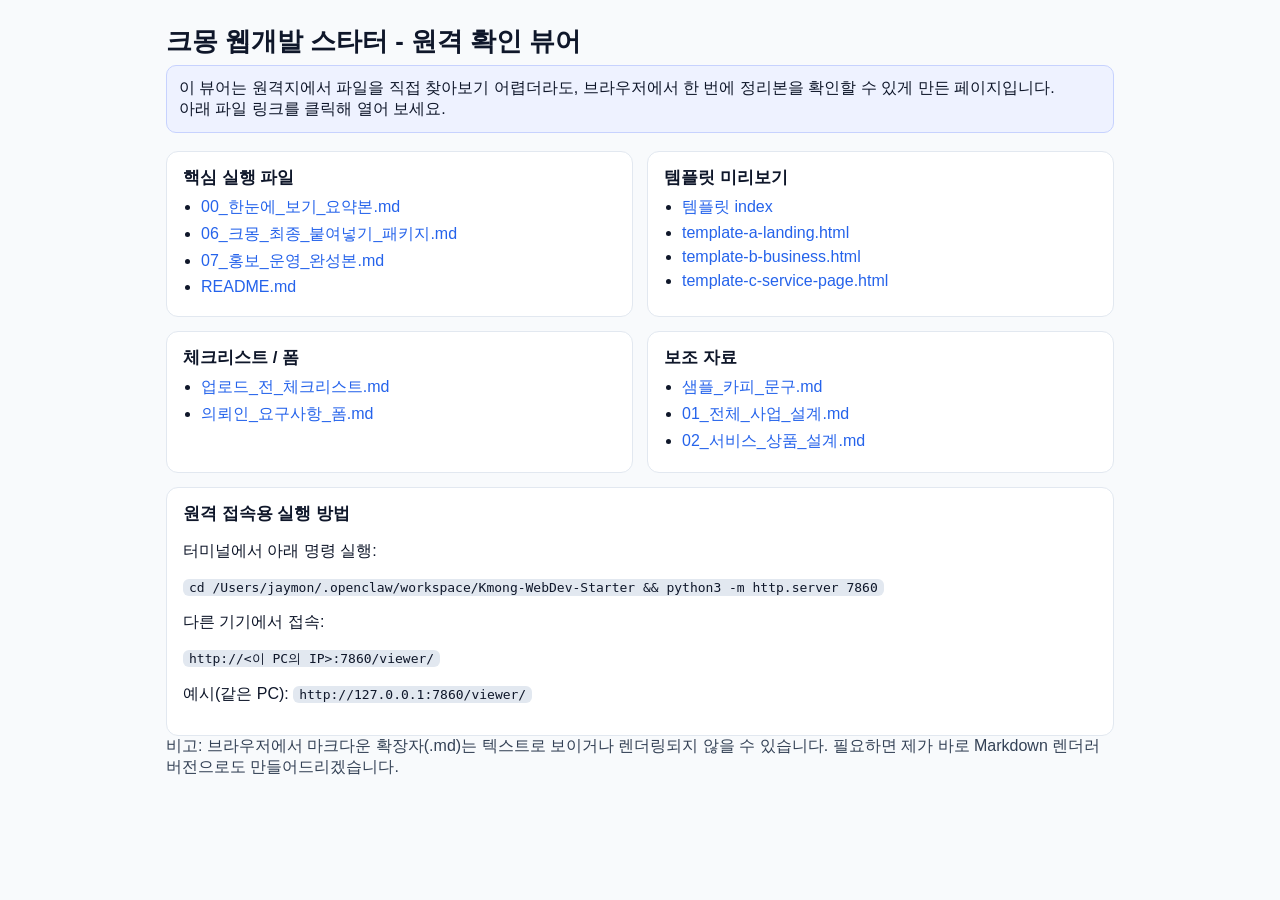
==== index.html @ 94501ea3 "Import without GitHub Pages workflow (stomx-only auth)" ====
<!doctype html>
<html lang="ko">
<head>
  <meta charset="UTF-8" />
  <meta name="viewport" content="width=device-width, initial-scale=1.0" />
  <meta http-equiv="refresh" content="0; url=./viewer/" />
  <title>크몽 웹개발 스타터</title>
  <style>
    body { font-family: -apple-system, BlinkMacSystemFont, 'Apple SD Gothic Neo', Arial, sans-serif; padding: 32px; }
    a { color: #2563eb; }
  </style>
</head>
<body>
  <p>로딩 중입니다. <a href="./viewer/">크몽 웹개발 스타터 바로가기</a></p>
</body>
</html>
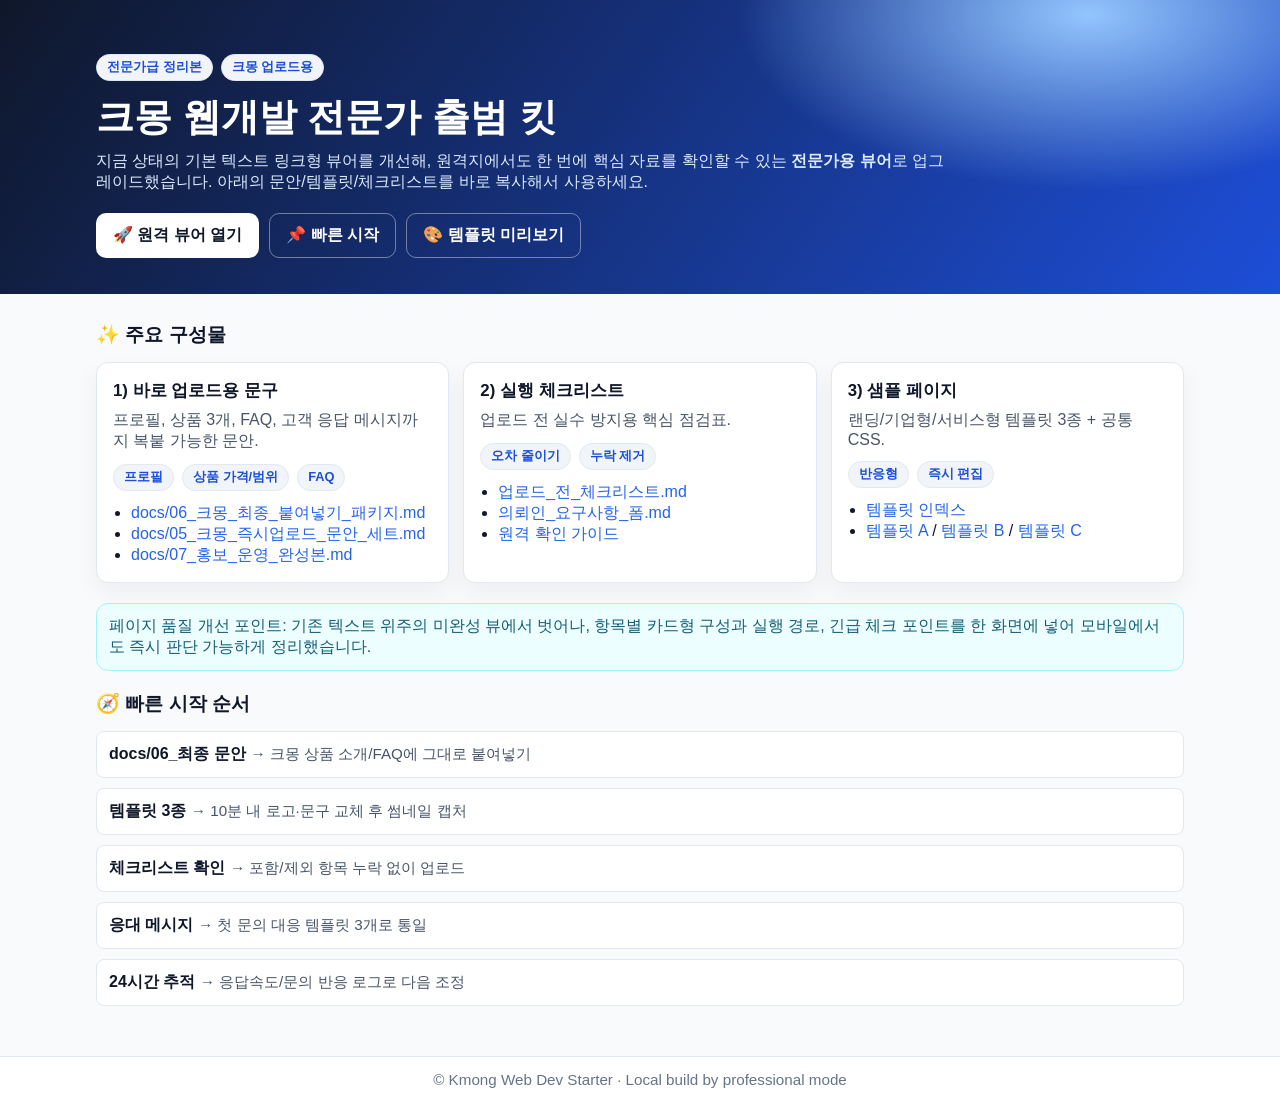
==== commit 02bf33e5: "Upgrade landing and viewer UI for professional quality" ====
--- a/index.html
+++ b/index.html
@@ -3,14 +3,200 @@
 <head>
   <meta charset="UTF-8" />
   <meta name="viewport" content="width=device-width, initial-scale=1.0" />
-  <meta http-equiv="refresh" content="0; url=./viewer/" />
-  <title>크몽 웹개발 스타터</title>
+  <title>크몽 웹개발 전문가 출범팩 | Professional Starter</title>
+  <meta name="description" content="웹개발 크몽 전문가 등록용 즉시 사용 가능한 문안·템플릿·체크리스트 패키지" />
   <style>
-    body { font-family: -apple-system, BlinkMacSystemFont, 'Apple SD Gothic Neo', Arial, sans-serif; padding: 32px; }
-    a { color: #2563eb; }
+    :root {
+      --bg: #f8fafc;
+      --panel: #ffffff;
+      --line: #e2e8f0;
+      --text: #0f172a;
+      --muted: #475569;
+      --brand: #4f46e5;
+      --brand-deep: #4338ca;
+      --accent: #f59e0b;
+    }
+    * { box-sizing: border-box; }
+    body { margin: 0; font-family: -apple-system, BlinkMacSystemFont, 'Apple SD Gothic Neo', Arial, sans-serif; color: var(--text); background: var(--bg); }
+    .wrap { max-width: 1120px; margin: 0 auto; padding: 0 16px; }
+
+    .hero {
+      background: radial-gradient(1000px 500px at 85% 5%, #93c5fd 0%, transparent 35%), linear-gradient(125deg, #0f172a, #1d4ed8);
+      color: #ffffff;
+      padding: 54px 0 36px;
+    }
+    .hero h1 { margin: 0 0 10px; font-size: clamp(1.8rem, 4vw, 2.4rem); line-height: 1.25; }
+    .hero p { margin: 0; color: #dbeafe; max-width: 860px; }
+
+    .row { display: flex; flex-wrap: wrap; gap: 10px; margin-top: 20px; }
+    .btn {
+      display: inline-block;
+      text-decoration: none;
+      font-weight: 700;
+      padding: 11px 16px;
+      border-radius: 10px;
+      border: 1px solid transparent;
+      transition: 0.15s;
+      background: #fff;
+      color: #0f172a;
+    }
+    .btn:hover { transform: translateY(-1px); }
+    .btn-outline {
+      background: transparent;
+      border-color: rgba(255,255,255,.4);
+      color: #fff;
+    }
+
+    main { padding: 28px 0 40px; }
+    .title {
+      font-size: 1.2rem;
+      margin: 0 0 14px;
+      display: flex;
+      align-items: center;
+      gap: 8px;
+    }
+
+    .grid {
+      display: grid;
+      grid-template-columns: 1fr;
+      gap: 14px;
+      margin-bottom: 20px;
+    }
+    @media (min-width: 900px) {
+      .grid {
+        grid-template-columns: repeat(3, 1fr);
+      }
+    }
+
+    .card {
+      background: var(--panel);
+      border: 1px solid var(--line);
+      border-radius: 12px;
+      padding: 16px;
+      box-shadow: 0 10px 25px rgba(15,23,42,.05);
+    }
+    .card h2 { margin: 0 0 8px; font-size: 1.05rem; }
+    .card p { margin: 0 0 12px; color: var(--muted); }
+    .chip-wrap { display: flex; gap: 8px; flex-wrap: wrap; margin-bottom: 12px; }
+    .chip { background: #f1f5f9; border: 1px solid #e2e8f0; border-radius: 999px; padding: 4px 10px; font-size: 0.8rem; color: #1d4ed8; font-weight: 700; }
+
+    .card a { color: #2563eb; text-decoration: none; }
+    .card a:hover { text-decoration: underline; }
+    .card ul { margin: 10px 0 0; padding-left: 18px; }
+
+    .notice {
+      background: #ecfeff;
+      border: 1px solid #a5f3fc;
+      border-radius: 12px;
+      padding: 12px;
+      color: #155e75;
+      margin: 12px 0 20px;
+    }
+
+    .steps { list-style: none; padding: 0; margin: 0; }
+    .steps li {
+      padding: 12px;
+      border-left: 3px solid var(--brand);
+      background: #fff;
+      margin: 10px 0;
+      border-radius: 8px;
+      border: 1px solid var(--line);
+    }
+    .steps strong { color: #0f172a; }
+    .steps span { color: var(--muted); font-size: 0.95rem; }
+
+    footer {
+      border-top: 1px solid var(--line);
+      background: #fff;
+      padding: 14px 0;
+      color: #64748b;
+      text-align: center;
+      font-size: .95rem;
+    }
   </style>
 </head>
 <body>
-  <p>로딩 중입니다. <a href="./viewer/">크몽 웹개발 스타터 바로가기</a></p>
+  <header class="hero">
+    <div class="wrap">
+      <div class="chip-wrap">
+        <span class="chip">전문가급 정리본</span>
+        <span class="chip">크몽 업로드용</span>
+      </div>
+      <h1>크몽 웹개발 전문가 출범 킷</h1>
+      <p>
+        지금 상태의 기본 텍스트 링크형 뷰어를 개선해, 원격지에서도 한 번에 핵심 자료를 확인할 수 있는 <strong>전문가용 뷰어</strong>로 업그레이드했습니다.
+        아래의 문안/템플릿/체크리스트를 바로 복사해서 사용하세요.
+      </p>
+      <div class="row">
+        <a class="btn" href="./viewer/">🚀 원격 뷰어 열기</a>
+        <a class="btn btn-outline" href="./viewer/index.html?view=quick" aria-label="빠른 시작 안내">📌 빠른 시작</a>
+        <a class="btn btn-outline" href="./templates/" aria-label="템플릿 보러가기">🎨 템플릿 미리보기</a>
+      </div>
+    </div>
+  </header>
+
+  <main>
+    <div class="wrap">
+      <h2 class="title">✨ 주요 구성물</h2>
+      <div class="grid">
+        <section class="card" id="docs">
+          <h2>1) 바로 업로드용 문구</h2>
+          <p>프로필, 상품 3개, FAQ, 고객 응답 메시지까지 복붙 가능한 문안.</p>
+          <div class="chip-wrap">
+            <span class="chip">프로필</span>
+            <span class="chip">상품 가격/범위</span>
+            <span class="chip">FAQ</span>
+          </div>
+          <ul>
+            <li><a href="./docs/06_크몽_최종_붙여넣기_패키지.md">docs/06_크몽_최종_붙여넣기_패키지.md</a></li>
+            <li><a href="./docs/05_크몽_즉시업로드_문안_세트.md">docs/05_크몽_즉시업로드_문안_세트.md</a></li>
+            <li><a href="./docs/07_홍보_운영_완성본.md">docs/07_홍보_운영_완성본.md</a></li>
+          </ul>
+        </section>
+
+        <section class="card">
+          <h2>2) 실행 체크리스트</h2>
+          <p>업로드 전 실수 방지용 핵심 점검표.</p>
+          <div class="chip-wrap">
+            <span class="chip">오차 줄이기</span>
+            <span class="chip">누락 제거</span>
+          </div>
+          <ul>
+            <li><a href="./checklist/업로드_전_체크리스트.md">업로드_전_체크리스트.md</a></li>
+            <li><a href="./checklist/의뢰인_요구사항_폼.md">의뢰인_요구사항_폼.md</a></li>
+            <li><a href="./docs/08_원격_확인_가이드.md">원격 확인 가이드</a></li>
+          </ul>
+        </section>
+
+        <section class="card">
+          <h2>3) 샘플 페이지</h2>
+          <p>랜딩/기업형/서비스형 템플릿 3종 + 공통 CSS.</p>
+          <div class="chip-wrap">
+            <span class="chip">반응형</span>
+            <span class="chip">즉시 편집</span>
+          </div>
+          <ul>
+            <li><a href="./templates/index.html">템플릿 인덱스</a></li>
+            <li><a href="./templates/template-a-landing.html">템플릿 A</a> / <a href="./templates/template-b-business.html">템플릿 B</a> / <a href="./templates/template-c-service-page.html">템플릿 C</a></li>
+          </ul>
+        </section>
+      </div>
+
+      <div class="notice">
+        페이지 품질 개선 포인트: 기존 텍스트 위주의 미완성 뷰에서 벗어나, 항목별 카드형 구성과 실행 경로, 긴급 체크 포인트를 한 화면에 넣어 모바일에서도 즉시 판단 가능하게 정리했습니다.
+      </div>
+
+      <h2 class="title">🧭 빠른 시작 순서</h2>
+      <ol class="steps">
+        <li><strong>docs/06_최종 문안</strong> <span>→ 크몽 상품 소개/FAQ에 그대로 붙여넣기</span></li>
+        <li><strong>템플릿 3종</strong> <span>→ 10분 내 로고·문구 교체 후 썸네일 캡처</span></li>
+        <li><strong>체크리스트 확인</strong> <span>→ 포함/제외 항목 누락 없이 업로드</span></li>
+        <li><strong>응대 메시지</strong> <span>→ 첫 문의 대응 템플릿 3개로 통일</span></li>
+        <li><strong>24시간 추적</strong> <span>→ 응답속도/문의 반응 로그로 다음 조정</span></li>
+      </ol>
+    </div>
+  </main>
+
+  <footer>© Kmong Web Dev Starter · Local build by professional mode</footer>
 </body>
-</html>
+</html>
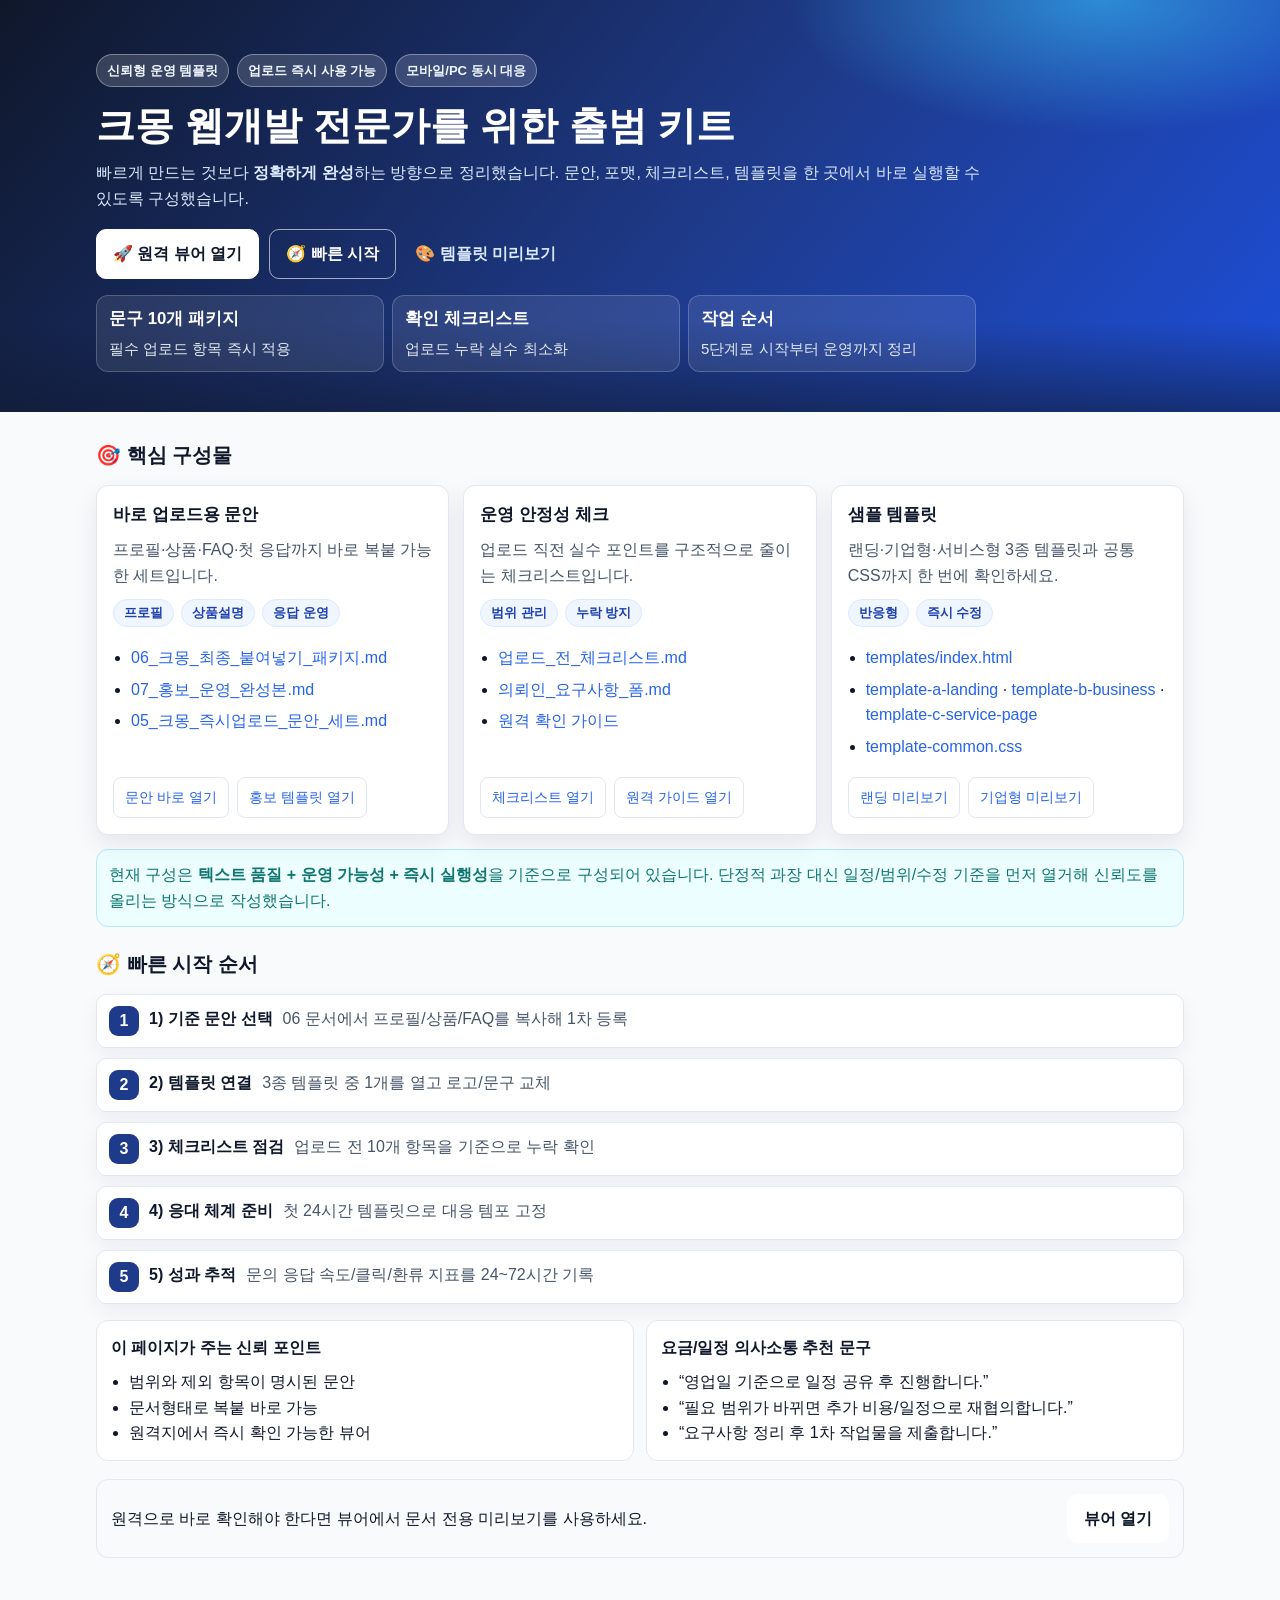
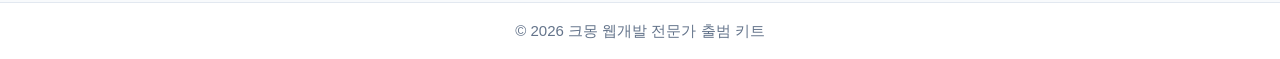
==== commit cce97beb: "Refine index and viewer for professional, tool-like UX and branding" ====
--- a/index.html
+++ b/index.html
@@ -3,200 +3,430 @@
 <head>
   <meta charset="UTF-8" />
   <meta name="viewport" content="width=device-width, initial-scale=1.0" />
-  <title>크몽 웹개발 전문가 출범팩 | Professional Starter</title>
-  <meta name="description" content="웹개발 크몽 전문가 등록용 즉시 사용 가능한 문안·템플릿·체크리스트 패키지" />
+  <title>크몽 웹개발 전문가 출범 키트 | KMong Starter Kit</title>
+  <meta name="description" content="크몽 웹개발 전문가 론칭을 위한 문안·템플릿·체크리스트를 한 곳에 정리한 실행형 키트" />
   <style>
     :root {
       --bg: #f8fafc;
-      --panel: #ffffff;
+      --surface: #ffffff;
       --line: #e2e8f0;
       --text: #0f172a;
       --muted: #475569;
-      --brand: #4f46e5;
-      --brand-deep: #4338ca;
-      --accent: #f59e0b;
-    }
+      --primary: #1e3a8a;
+      --primary-2: #2563eb;
+      --accent: #0ea5e9;
+      --ok: #10b981;
+      --warn: #f59e0b;
+      --shadow: 0 10px 24px rgba(15,23,42,.08);
+      --radius-md: 12px;
+      --radius-lg: 16px;
+    }
+
     * { box-sizing: border-box; }
-    body { margin: 0; font-family: -apple-system, BlinkMacSystemFont, 'Apple SD Gothic Neo', Arial, sans-serif; color: var(--text); background: var(--bg); }
-    .wrap { max-width: 1120px; margin: 0 auto; padding: 0 16px; }
+    body {
+      margin: 0;
+      font-family: -apple-system, BlinkMacSystemFont, 'Apple SD Gothic Neo', 'Pretendard', 'SUIT', Arial, sans-serif;
+      background: var(--bg);
+      color: var(--text);
+      line-height: 1.6;
+    }
+
+    .wrap {
+      max-width: 1120px;
+      margin: 0 auto;
+      padding: 0 16px;
+    }
+
+    a { color: var(--primary-2); text-decoration: none; }
+    a:hover { text-decoration: underline; }
 
     .hero {
-      background: radial-gradient(1000px 500px at 85% 5%, #93c5fd 0%, transparent 35%), linear-gradient(125deg, #0f172a, #1d4ed8);
-      color: #ffffff;
-      padding: 54px 0 36px;
-    }
-    .hero h1 { margin: 0 0 10px; font-size: clamp(1.8rem, 4vw, 2.4rem); line-height: 1.25; }
-    .hero p { margin: 0; color: #dbeafe; max-width: 860px; }
-
-    .row { display: flex; flex-wrap: wrap; gap: 10px; margin-top: 20px; }
+      position: relative;
+      padding: 54px 0 40px;
+      color: #fff;
+      background: radial-gradient(900px 380px at 86% 0%, rgba(56,189,248,.6) 0%, transparent 35%), linear-gradient(130deg, #0f172a, #1e3a8a 55%, #1d4ed8);
+      overflow: hidden;
+    }
+    .hero::after {
+      content: "";
+      position: absolute;
+      inset: auto 0 0 0;
+      height: 90px;
+      background: linear-gradient(to top, rgba(15,23,42,.55), transparent);
+    }
+    .hero-inner { position: relative; z-index: 1; }
+    .hero h1 {
+      margin: 0 0 10px;
+      font-size: clamp(1.85rem, 4vw, 2.45rem);
+      line-height: 1.25;
+    }
+    .hero p {
+      margin: 0;
+      color: #dbeafe;
+      max-width: 900px;
+    }
+
+    .badge-row {
+      display: flex;
+      flex-wrap: wrap;
+      gap: 8px;
+      margin-bottom: 14px;
+    }
+    .badge {
+      background: rgba(255,255,255,.16);
+      border: 1px solid rgba(255,255,255,.35);
+      color: #eff6ff;
+      border-radius: 999px;
+      padding: 5px 10px;
+      font-size: 0.82rem;
+      font-weight: 700;
+    }
+
+    .cta-row {
+      display: flex;
+      gap: 10px;
+      flex-wrap: wrap;
+      margin-top: 18px;
+    }
     .btn {
-      display: inline-block;
+      border-radius: 10px;
+      padding: 11px 16px;
+      border: 1px solid transparent;
       text-decoration: none;
       font-weight: 700;
-      padding: 11px 16px;
-      border-radius: 10px;
-      border: 1px solid transparent;
-      transition: 0.15s;
+      font-size: 1rem;
+      transition: transform .12s ease, box-shadow .12s ease;
+      display: inline-flex;
+      align-items: center;
+      gap: 6px;
+    }
+    .btn:hover { transform: translateY(-1px); }
+    .btn:focus-visible {
+      outline: 3px solid rgba(255,255,255,.8);
+      outline-offset: 2px;
+    }
+    .btn-primary {
       background: #fff;
       color: #0f172a;
-    }
-    .btn:hover { transform: translateY(-1px); }
-    .btn-outline {
+      border-color: #fff;
+    }
+    .btn-secondary {
       background: transparent;
-      border-color: rgba(255,255,255,.4);
       color: #fff;
-    }
-
-    main { padding: 28px 0 40px; }
-    .title {
-      font-size: 1.2rem;
+      border: 1px solid rgba(255,255,255,.6);
+    }
+    .btn-text {
+      color: #dbeafe;
+      background: transparent;
+      border-color: transparent;
+      padding-left: 8px;
+      padding-right: 8px;
+    }
+
+    .trustline {
+      margin-top: 16px;
+      display: grid;
+      grid-template-columns: repeat(auto-fit, minmax(190px, 1fr));
+      gap: 8px;
+      max-width: 880px;
+    }
+    .trustline div {
+      background: rgba(255,255,255,.09);
+      border: 1px solid rgba(255,255,255,.2);
+      border-radius: 12px;
+      padding: 10px 12px;
+      color: #e2e8f0;
+      font-size: .94rem;
+    }
+    .trustline strong {
+      color: #fff;
+      display: block;
+      font-size: 1.05rem;
+      margin-bottom: 4px;
+    }
+
+    .section {
+      padding: 28px 0 44px;
+    }
+    .section-title {
       margin: 0 0 14px;
+      font-size: 1.24rem;
       display: flex;
       align-items: center;
       gap: 8px;
+      color: #0f172a;
     }
 
     .grid {
       display: grid;
       grid-template-columns: 1fr;
       gap: 14px;
-      margin-bottom: 20px;
-    }
-    @media (min-width: 900px) {
-      .grid {
-        grid-template-columns: repeat(3, 1fr);
-      }
+    }
+    @media (min-width: 930px) {
+      .grid { grid-template-columns: repeat(3, 1fr); }
     }
 
     .card {
-      background: var(--panel);
+      background: var(--surface);
       border: 1px solid var(--line);
+      border-radius: var(--radius-md);
+      padding: 16px;
+      box-shadow: var(--shadow);
+      display: flex;
+      flex-direction: column;
+      min-height: 220px;
+    }
+    .card h2 { margin: 0 0 8px; font-size: 1.05rem; }
+    .card p { margin: 0 0 10px; color: var(--muted); }
+    .chips { display: flex; flex-wrap: wrap; gap: 7px; margin-bottom: 12px; }
+    .chip {
+      background: #eff6ff;
+      border: 1px solid #dbeafe;
+      color: #1e40af;
+      border-radius: 999px;
+      padding: 3px 10px;
+      font-size: 0.8rem;
+      font-weight: 700;
+    }
+    .card ul { margin: 0; padding-left: 18px; }
+    .card li { margin: 6px 0; }
+
+    .card-cta {
+      margin-top: auto;
+      padding-top: 12px;
+      display: flex;
+      gap: 8px;
+      flex-wrap: wrap;
+    }
+    .card-cta .btn-small {
+      font-size: 0.9rem;
+      border-radius: 8px;
+      padding: 8px 11px;
+      border: 1px solid var(--line);
+      background: #fff;
+    }
+
+    .notice {
+      border: 1px solid #bae6fd;
+      background: #ecfeff;
       border-radius: 12px;
-      padding: 16px;
-      box-shadow: 0 10px 25px rgba(15,23,42,.05);
-    }
-    .card h2 { margin: 0 0 8px; font-size: 1.05rem; }
-    .card p { margin: 0 0 12px; color: var(--muted); }
-    .chip-wrap { display: flex; gap: 8px; flex-wrap: wrap; margin-bottom: 12px; }
-    .chip { background: #f1f5f9; border: 1px solid #e2e8f0; border-radius: 999px; padding: 4px 10px; font-size: 0.8rem; color: #1d4ed8; font-weight: 700; }
-
-    .card a { color: #2563eb; text-decoration: none; }
-    .card a:hover { text-decoration: underline; }
-    .card ul { margin: 10px 0 0; padding-left: 18px; }
-
-    .notice {
-      background: #ecfeff;
-      border: 1px solid #a5f3fc;
+      color: #0f766e;
+      padding: 12px;
+      margin: 14px 0 22px;
+    }
+
+    .steps {
+      list-style: none;
+      margin: 0;
+      padding: 0;
+      display: grid;
+      grid-template-columns: 1fr;
+      gap: 10px;
+      counter-reset: sstep;
+    }
+    .steps li {
+      background: #fff;
+      border: 1px solid var(--line);
+      border-radius: 10px;
+      padding: 11px 12px;
+      display: flex;
+      gap: 10px;
+      align-items: flex-start;
+      box-shadow: 0 8px 20px rgba(15,23,42,.05);
+    }
+    .steps li::before {
+      content: counter(sstep);
+      counter-increment: sstep;
+      min-width: 30px;
+      text-align: center;
+      border-radius: 9px;
+      background: var(--primary);
+      color: #fff;
+      font-weight: 700;
+      line-height: 30px;
+      height: 30px;
+      border: none;
+    }
+    .steps strong { display: block; color: #0f172a; }
+    .steps span { color: var(--muted); }
+
+    .info-grid {
+      margin-top: 16px;
+      display: grid;
+      gap: 12px;
+      grid-template-columns: 1fr;
+    }
+    @media (min-width: 760px) {
+      .info-grid { grid-template-columns: 1fr 1fr; }
+    }
+    .info-box {
+      border: 1px solid var(--line);
+      background: #fff;
       border-radius: 12px;
-      padding: 12px;
-      color: #155e75;
-      margin: 12px 0 20px;
-    }
-
-    .steps { list-style: none; padding: 0; margin: 0; }
-    .steps li {
-      padding: 12px;
-      border-left: 3px solid var(--brand);
+      padding: 14px;
+    }
+    .info-box h3 { margin: 0 0 8px; font-size: 1rem; }
+    .info-box ul { margin: 0; padding-left: 18px; }
+
+    .mini-cta {
+      margin-top: 18px;
+      display: flex;
+      gap: 10px;
+      flex-wrap: wrap;
+      justify-content: space-between;
+      align-items: center;
+      padding: 14px;
+      border-radius: 12px;
+      background: #f8fafc;
+      border: 1px solid var(--line);
+    }
+
+    footer {
       background: #fff;
-      margin: 10px 0;
-      border-radius: 8px;
-      border: 1px solid var(--line);
-    }
-    .steps strong { color: #0f172a; }
-    .steps span { color: var(--muted); font-size: 0.95rem; }
-
-    footer {
+      padding: 16px 0;
       border-top: 1px solid var(--line);
-      background: #fff;
-      padding: 14px 0;
       color: #64748b;
       text-align: center;
-      font-size: .95rem;
+      font-size: .94rem;
+    }
+
+    @media (max-width: 640px) {
+      .btn { width: 100%; justify-content: center; }
+      .cta-row { gap: 8px; }
+      .hero { padding: 44px 0 34px; }
+      .mini-cta a { width: 100%; text-align: center; justify-content: center; }
     }
   </style>
 </head>
 <body>
-  <header class="hero">
-    <div class="wrap">
-      <div class="chip-wrap">
-        <span class="chip">전문가급 정리본</span>
-        <span class="chip">크몽 업로드용</span>
-      </div>
-      <h1>크몽 웹개발 전문가 출범 킷</h1>
+  <header class="hero" role="banner">
+    <div class="wrap hero-inner">
+      <div class="badge-row" aria-label="제품 핵심 지표">
+        <span class="badge">신뢰형 운영 템플릿</span>
+        <span class="badge">업로드 즉시 사용 가능</span>
+        <span class="badge">모바일/PC 동시 대응</span>
+      </div>
+
+      <h1>크몽 웹개발 전문가를 위한 출범 키트</h1>
       <p>
-        지금 상태의 기본 텍스트 링크형 뷰어를 개선해, 원격지에서도 한 번에 핵심 자료를 확인할 수 있는 <strong>전문가용 뷰어</strong>로 업그레이드했습니다.
-        아래의 문안/템플릿/체크리스트를 바로 복사해서 사용하세요.
+        빠르게 만드는 것보다 <strong>정확하게 완성</strong>하는 방향으로 정리했습니다.
+        문안, 포맷, 체크리스트, 템플릿을 한 곳에서 바로 실행할 수 있도록 구성했습니다.
       </p>
-      <div class="row">
-        <a class="btn" href="./viewer/">🚀 원격 뷰어 열기</a>
-        <a class="btn btn-outline" href="./viewer/index.html?view=quick" aria-label="빠른 시작 안내">📌 빠른 시작</a>
-        <a class="btn btn-outline" href="./templates/" aria-label="템플릿 보러가기">🎨 템플릿 미리보기</a>
+
+      <div class="cta-row">
+        <a class="btn btn-primary" href="./viewer/" aria-label="원격 뷰어로 이동">🚀 원격 뷰어 열기</a>
+        <a class="btn btn-secondary" href="#quick-start" aria-label="빠른 시작 순서로 이동">🧭 빠른 시작</a>
+        <a class="btn btn-text" href="./templates/" aria-label="템플릿 페이지로 이동">🎨 템플릿 미리보기</a>
+      </div>
+
+      <div class="trustline" aria-label="운영 지표 요약">
+        <div><strong>문구 10개 패키지</strong>필수 업로드 항목 즉시 적용</div>
+        <div><strong>확인 체크리스트</strong>업로드 누락 실수 최소화</div>
+        <div><strong>작업 순서</strong>5단계로 시작부터 운영까지 정리</div>
       </div>
     </div>
   </header>
 
-  <main>
+  <main class="section">
     <div class="wrap">
-      <h2 class="title">✨ 주요 구성물</h2>
-      <div class="grid">
-        <section class="card" id="docs">
-          <h2>1) 바로 업로드용 문구</h2>
-          <p>프로필, 상품 3개, FAQ, 고객 응답 메시지까지 복붙 가능한 문안.</p>
-          <div class="chip-wrap">
+      <h2 class="section-title">🎯 핵심 구성물</h2>
+      <section class="grid" aria-label="핵심 문안 및 자료 모음">
+        <article class="card">
+          <h2>바로 업로드용 문안</h2>
+          <p>프로필·상품·FAQ·첫 응답까지 바로 복붙 가능한 세트입니다.</p>
+          <div class="chips">
             <span class="chip">프로필</span>
-            <span class="chip">상품 가격/범위</span>
-            <span class="chip">FAQ</span>
+            <span class="chip">상품설명</span>
+            <span class="chip">응답 운영</span>
           </div>
           <ul>
-            <li><a href="./docs/06_크몽_최종_붙여넣기_패키지.md">docs/06_크몽_최종_붙여넣기_패키지.md</a></li>
-            <li><a href="./docs/05_크몽_즉시업로드_문안_세트.md">docs/05_크몽_즉시업로드_문안_세트.md</a></li>
-            <li><a href="./docs/07_홍보_운영_완성본.md">docs/07_홍보_운영_완성본.md</a></li>
+            <li><a href="./docs/06_크몽_최종_붙여넣기_패키지.md">06_크몽_최종_붙여넣기_패키지.md</a></li>
+            <li><a href="./docs/07_홍보_운영_완성본.md">07_홍보_운영_완성본.md</a></li>
+            <li><a href="./docs/05_크몽_즉시업로드_문안_세트.md">05_크몽_즉시업로드_문안_세트.md</a></li>
           </ul>
-        </section>
-
-        <section class="card">
-          <h2>2) 실행 체크리스트</h2>
-          <p>업로드 전 실수 방지용 핵심 점검표.</p>
-          <div class="chip-wrap">
-            <span class="chip">오차 줄이기</span>
-            <span class="chip">누락 제거</span>
+          <div class="card-cta">
+            <a class="btn-small" href="./docs/06_크몽_최종_붙여넣기_패키지.md">문안 바로 열기</a>
+            <a class="btn-small" href="./docs/07_홍보_운영_완성본.md">홍보 템플릿 열기</a>
+          </div>
+        </article>
+
+        <article class="card">
+          <h2>운영 안정성 체크</h2>
+          <p>업로드 직전 실수 포인트를 구조적으로 줄이는 체크리스트입니다.</p>
+          <div class="chips">
+            <span class="chip">범위 관리</span>
+            <span class="chip">누락 방지</span>
           </div>
           <ul>
             <li><a href="./checklist/업로드_전_체크리스트.md">업로드_전_체크리스트.md</a></li>
             <li><a href="./checklist/의뢰인_요구사항_폼.md">의뢰인_요구사항_폼.md</a></li>
             <li><a href="./docs/08_원격_확인_가이드.md">원격 확인 가이드</a></li>
           </ul>
-        </section>
-
-        <section class="card">
-          <h2>3) 샘플 페이지</h2>
-          <p>랜딩/기업형/서비스형 템플릿 3종 + 공통 CSS.</p>
-          <div class="chip-wrap">
+          <div class="card-cta">
+            <a class="btn-small" href="./checklist/업로드_전_체크리스트.md">체크리스트 열기</a>
+            <a class="btn-small" href="./docs/08_원격_확인_가이드.md">원격 가이드 열기</a>
+          </div>
+        </article>
+
+        <article class="card">
+          <h2>샘플 템플릿</h2>
+          <p>랜딩·기업형·서비스형 3종 템플릿과 공통 CSS까지 한 번에 확인하세요.</p>
+          <div class="chips">
             <span class="chip">반응형</span>
-            <span class="chip">즉시 편집</span>
+            <span class="chip">즉시 수정</span>
           </div>
           <ul>
-            <li><a href="./templates/index.html">템플릿 인덱스</a></li>
-            <li><a href="./templates/template-a-landing.html">템플릿 A</a> / <a href="./templates/template-b-business.html">템플릿 B</a> / <a href="./templates/template-c-service-page.html">템플릿 C</a></li>
+            <li><a href="./templates/index.html">templates/index.html</a></li>
+            <li><a href="./templates/template-a-landing.html">template-a-landing</a> · <a href="./templates/template-b-business.html">template-b-business</a> · <a href="./templates/template-c-service-page.html">template-c-service-page</a></li>
+            <li><a href="./templates/template-common.css">template-common.css</a></li>
+          </ul>
+          <div class="card-cta">
+            <a class="btn-small" href="./templates/template-a-landing.html">랜딩 미리보기</a>
+            <a class="btn-small" href="./templates/template-b-business.html">기업형 미리보기</a>
+          </div>
+        </article>
+      </section>
+
+      <div class="notice">
+        현재 구성은 <strong>텍스트 품질 + 운영 가능성 + 즉시 실행성</strong>을 기준으로 구성되어 있습니다.
+        단정적 과장 대신 일정/범위/수정 기준을 먼저 열거해 신뢰도를 올리는 방식으로 작성했습니다.
+      </div>
+
+      <h2 class="section-title" id="quick-start">🧭 빠른 시작 순서</h2>
+      <ol class="steps" aria-label="빠른 시작 단계">
+        <li><strong>1) 기준 문안 선택</strong><span>06 문서에서 프로필/상품/FAQ를 복사해 1차 등록</span></li>
+        <li><strong>2) 템플릿 연결</strong><span>3종 템플릿 중 1개를 열고 로고/문구 교체</span></li>
+        <li><strong>3) 체크리스트 점검</strong><span>업로드 전 10개 항목을 기준으로 누락 확인</span></li>
+        <li><strong>4) 응대 체계 준비</strong><span>첫 24시간 템플릿으로 대응 템포 고정</span></li>
+        <li><strong>5) 성과 추적</strong><span>문의 응답 속도/클릭/환류 지표를 24~72시간 기록</span></li>
+      </ol>
+
+      <div class="info-grid">
+        <section class="info-box">
+          <h3>이 페이지가 주는 신뢰 포인트</h3>
+          <ul>
+            <li>범위와 제외 항목이 명시된 문안</li>
+            <li>문서형태로 복붙 바로 가능</li>
+            <li>원격지에서 즉시 확인 가능한 뷰어</li>
           </ul>
         </section>
-      </div>
-
-      <div class="notice">
-        페이지 품질 개선 포인트: 기존 텍스트 위주의 미완성 뷰에서 벗어나, 항목별 카드형 구성과 실행 경로, 긴급 체크 포인트를 한 화면에 넣어 모바일에서도 즉시 판단 가능하게 정리했습니다.
-      </div>
-
-      <h2 class="title">🧭 빠른 시작 순서</h2>
-      <ol class="steps">
-        <li><strong>docs/06_최종 문안</strong> <span>→ 크몽 상품 소개/FAQ에 그대로 붙여넣기</span></li>
-        <li><strong>템플릿 3종</strong> <span>→ 10분 내 로고·문구 교체 후 썸네일 캡처</span></li>
-        <li><strong>체크리스트 확인</strong> <span>→ 포함/제외 항목 누락 없이 업로드</span></li>
-        <li><strong>응대 메시지</strong> <span>→ 첫 문의 대응 템플릿 3개로 통일</span></li>
-        <li><strong>24시간 추적</strong> <span>→ 응답속도/문의 반응 로그로 다음 조정</span></li>
-      </ol>
+        <section class="info-box">
+          <h3>요금/일정 의사소통 추천 문구</h3>
+          <ul>
+            <li>“영업일 기준으로 일정 공유 후 진행합니다.”</li>
+            <li>“필요 범위가 바뀌면 추가 비용/일정으로 재협의합니다.”</li>
+            <li>“요구사항 정리 후 1차 작업물을 제출합니다.”</li>
+          </ul>
+        </section>
+      </div>
+
+      <div class="mini-cta" role="note" aria-label="바로가기 버튼 그룹">
+        <span>원격으로 바로 확인해야 한다면 뷰어에서 문서 전용 미리보기를 사용하세요.</span>
+        <a class="btn btn-primary" href="./viewer/">뷰어 열기</a>
+      </div>
     </div>
   </main>
 
-  <footer>© Kmong Web Dev Starter · Local build by professional mode</footer>
+  <footer>© 2026 크몽 웹개발 전문가 출범 키트</footer>
 </body>
 </html>
